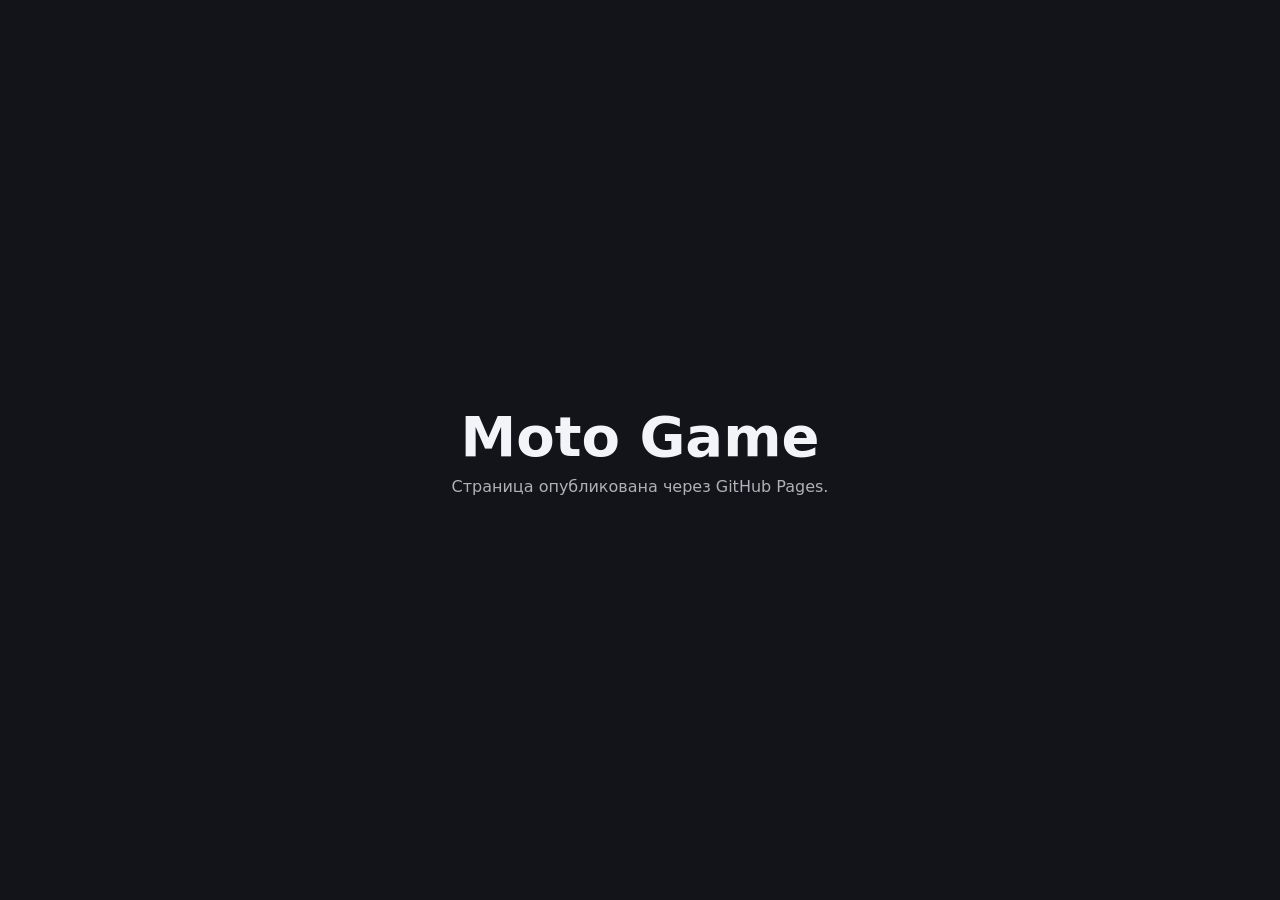
==== index.html @ fc9ec359 "Add static site scaffold with GitHub Pages deploy workflow Co-Authored-By: Claude Opus 5 (1M context" ====
<!DOCTYPE html>
<html lang="ru">
<head>
  <meta charset="UTF-8">
  <meta name="viewport" content="width=device-width, initial-scale=1">
  <title>Moto Game</title>
  <link rel="icon" href="data:,">
  <link rel="stylesheet" href="styles.css">
</head>
<body>
  <main class="page">
    <h1>Moto Game</h1>
    <p>Страница опубликована через GitHub Pages.</p>
  </main>
</body>
</html>
---- styles.css ----
* {
  box-sizing: border-box;
}

body {
  margin: 0;
  min-height: 100vh;
  display: grid;
  place-items: center;
  font-family: system-ui, -apple-system, "Segoe UI", Roboto, sans-serif;
  background: #12141a;
  color: #f2f4f8;
}

.page {
  text-align: center;
  padding: 2rem;
}

h1 {
  margin: 0 0 0.5rem;
  font-size: clamp(2rem, 6vw, 3.5rem);
}

p {
  margin: 0;
  opacity: 0.7;
}
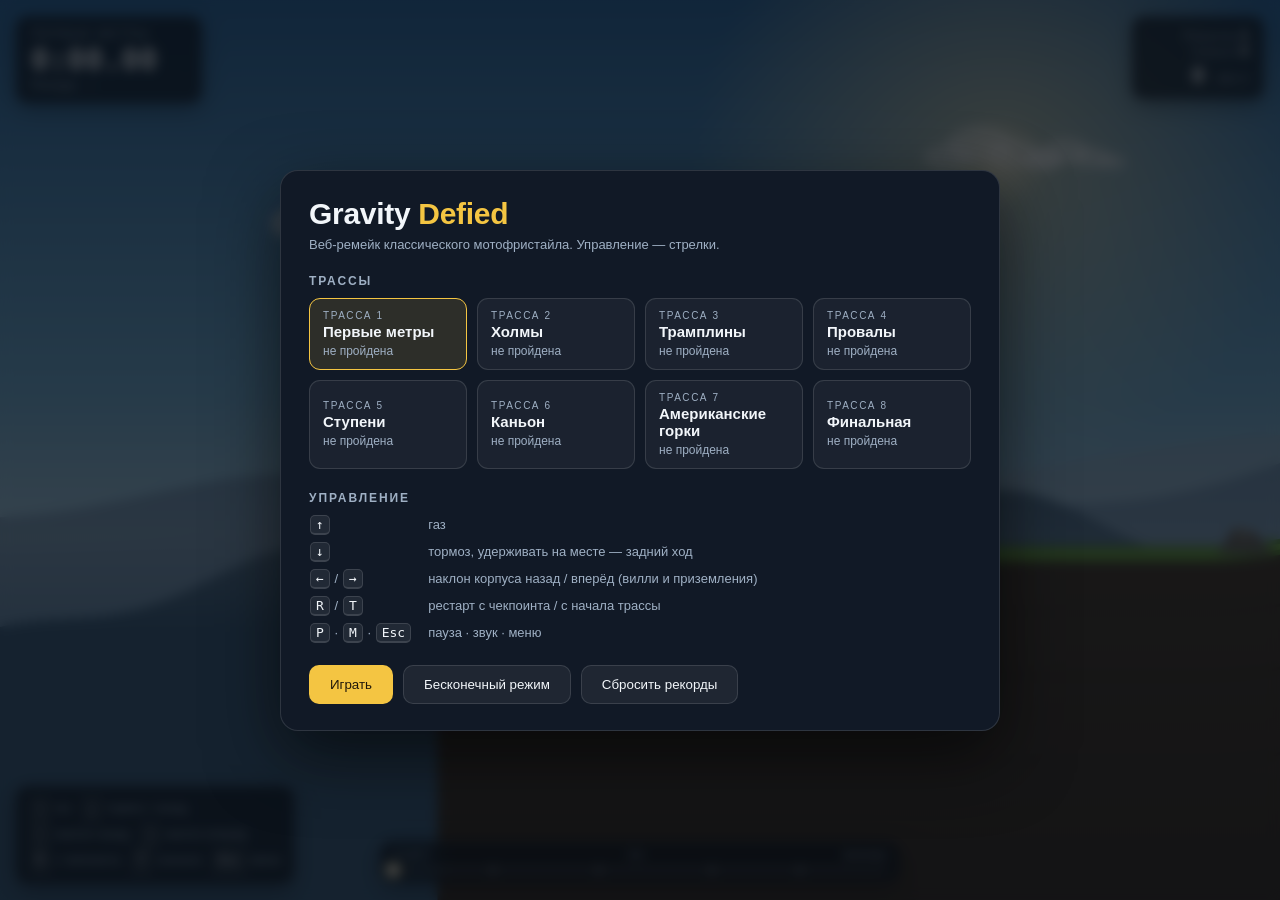
==== commit 2a4dbf1a: "Publish Gravity Defied game as site entry point Co-Authored-By: Claude Opus 5 (1M context) <noreply@" ====
--- a/index.html
+++ b/index.html
@@ -2,15 +2,11 @@
 <html lang="ru">
 <head>
   <meta charset="UTF-8">
-  <meta name="viewport" content="width=device-width, initial-scale=1">
-  <title>Moto Game</title>
-  <link rel="icon" href="data:,">
-  <link rel="stylesheet" href="styles.css">
+  <meta http-equiv="refresh" content="0; url=gravity-defied_1.html">
+  <link rel="canonical" href="gravity-defied_1.html">
+  <title>Gravity Defied — Web</title>
 </head>
 <body>
-  <main class="page">
-    <h1>Moto Game</h1>
-    <p>Страница опубликована через GitHub Pages.</p>
-  </main>
+  <p><a href="gravity-defied_1.html">Открыть игру</a></p>
 </body>
 </html>
